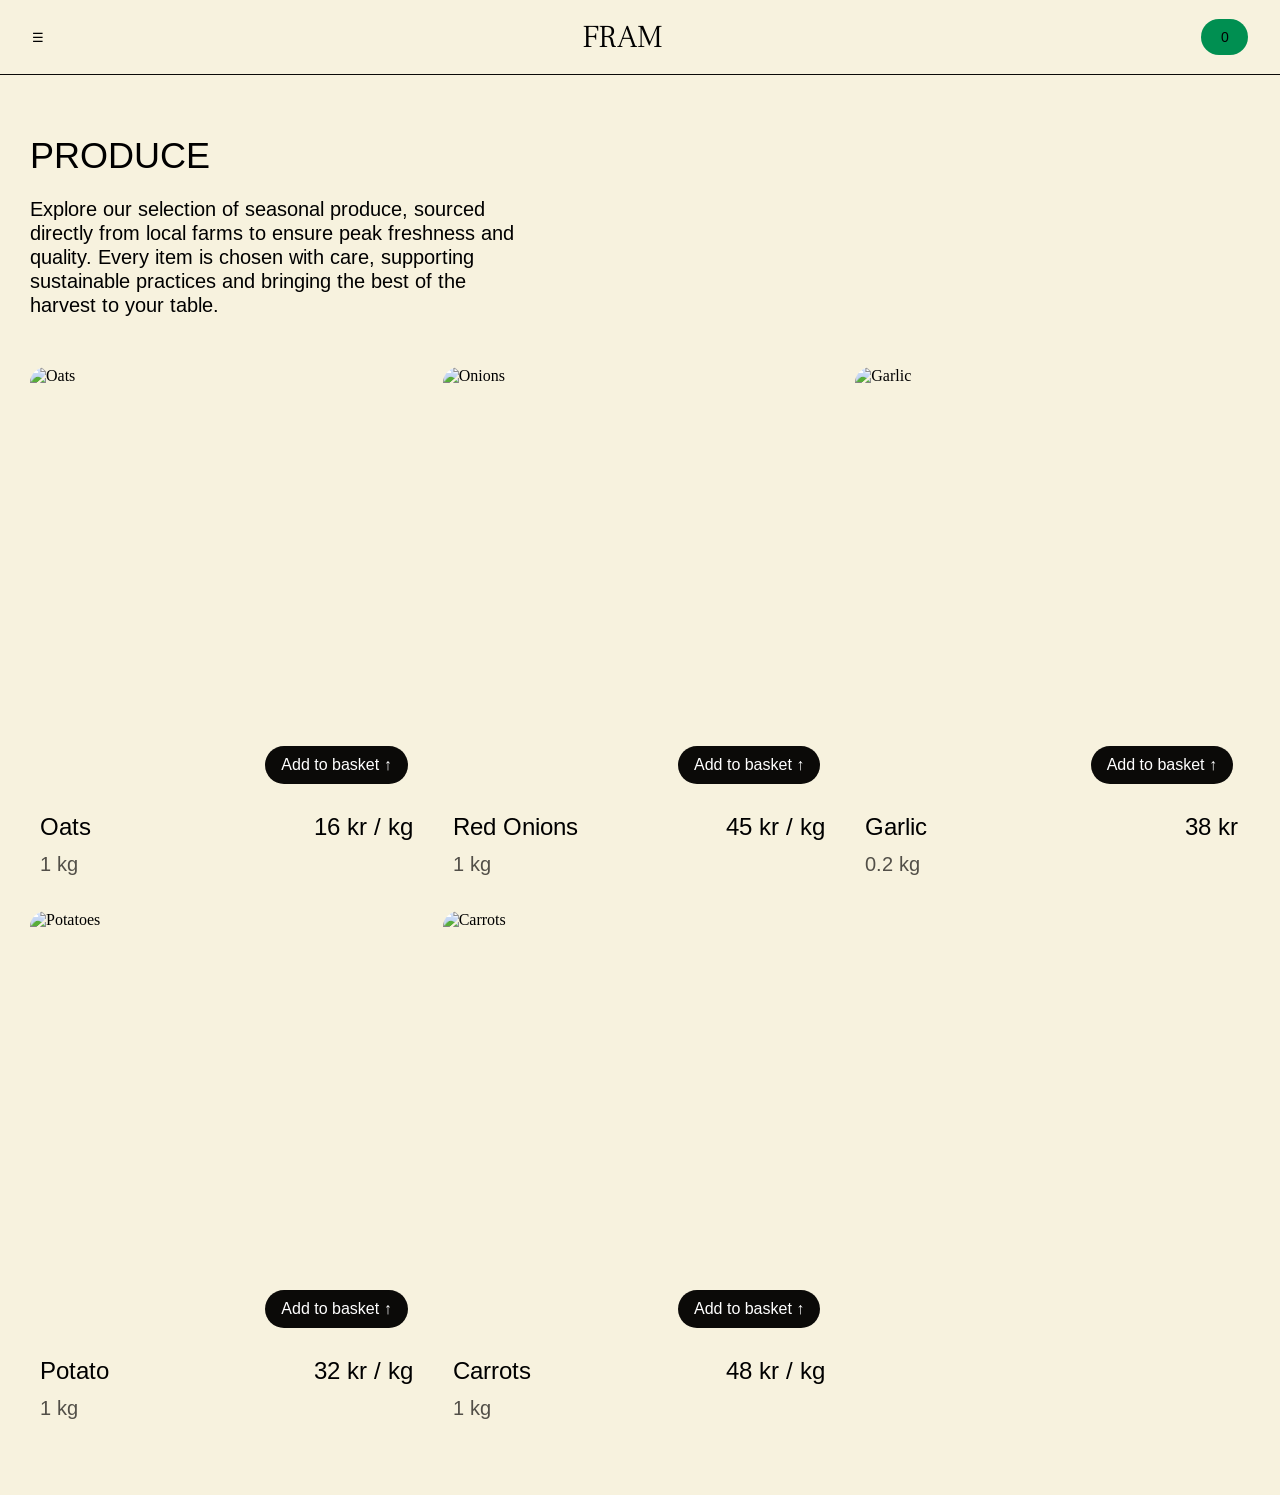
==== products.html @ 23d66248 "Added product page" ====
<!DOCTYPE html>
<html>

<head>

    <title>Produce | FRAM</title>

    <link rel="preconnect" href="https://fonts.googleapis.com">
    <link rel="preconnect" href="https://fonts.gstatic.com" crossorigin>
    <link href="https://fonts.googleapis.com/css2?family=Arimo:ital,wght@0,400..700;1,400..700&family=Frank+Ruhl+Libre:wght@300&display=swap" rel="stylesheet">

    <link rel="stylesheet" href="style.css">
</head>

<body>

    <!-- NAVBAR -->

    <header>

        <nav class="navbar">
            
          <button class="menu-btn">
           ☰
          </button>

          <h1 class="logo">FRAM</h1>

          <button class="cart-button">
            0
          </button>

        </nav>

    </header>


    <!-- PAGE CONTENT -->

    <main class="produce-page">

        <section class="produce-intro">

            <h2>PRODUCE</h2>

            <p>
                Explore our selection of seasonal produce,
                sourced directly from local farms to ensure
                peak freshness and quality.

                Every item is chosen with care, supporting
                sustainable practices and bringing the best
                of the harvest to your table.
            </p>

        </section>


        <!-- PRODUCT GRID -->

        <section class="produce-grid">

            <article class="product-card">

                <div class="produce-image-wrapper">

                    <img src="images/oats.png" alt="Oats"
                    class="produce-image">

                    <button class="basket-btn">
                        Add to basket ↑
                    </button>

                </div>

                <div class="produce-info">

                    <div class="produce-row">
                        <h4>Oats</h4>
                        <span>16 kr / kg</span>
                    </div>

                    <p>1 kg</p>

                </div>

            </article>


            <article class="product-card">

                <div class="produce-image-wrapper">

                    <img src="images/red onions.png" alt="Onions"
                    class="produce-image">

                    <button class="basket-btn">
                        Add to basket ↑
                    </button>

                </div>

                <div class="produce-info">

                    <div class="produce-row">
                        <h4>Red Onions</h4>
                        <span>45 kr / kg</span>
                    </div>

                    <p>1 kg</p>

                </div>

            </article>


            <article class="product-card">

                <div class="produce-image-wrapper">

                    <img src="images/garlic.png" alt="Garlic"
                    class="produce-image">

                    <button class="basket-btn">
                        Add to basket ↑
                    </button>

                </div>

                <div class="produce-info">

                    <div class="produce-row">
                        <h4>Garlic</h4>
                        <span>38 kr</span>
                    </div>

                    <p>0.2 kg</p>

                </div>

            </article>


            <article class="product-card">

                <div class="produce-image-wrapper">

                    <img src="images/potatoes.png" alt="Potatoes"
                    class="produce-image">

                    <button class="basket-btn">
                        Add to basket ↑
                    </button>

                </div>

                <div class="produce-info">

                    <div class="produce-row">
                        <h4>Potato</h4>
                        <span>32 kr / kg</span>
                    </div>

                    <p>1 kg</p>

                </div>

            </article>


            <article class="product-card">

                <div class="produce-image-wrapper">

                    <img src="images/carrots.png" alt="Carrots"
                    class="produce-image">

                    <button class="basket-btn">
                        Add to basket ↑
                    </button>

                </div>

                <div class="produce-info">

                    <div class="produce-row">
                        <h4>Carrots</h4>
                        <span>48 kr / kg</span>
                    </div>

                    <p>1 kg</p>

                </div>

            </article>

        </section>

    </main>

</body>
</html>
---- style.css ----
* {
    margin: 0;
    padding: 0;
    box-sizing: border-box;

}
.navbar {

    display: flex;
    justify-content: space-between;
    align-items: center;

    padding: 16px 32px;

    background: #F7F2DE;

    border-bottom: 1px solid #0B0A08;
}

.logo {
    font-family: "Frank Ruhl Libre", serif;
    font-size: 32px;
    font-weight: 300;
    font-style: light;
}

.menu-btn {
    border: none;
    background: transparent;
    padding: 0;

}

.cart-button {
    width: 47px;
    padding: 10px;

    border: none;
    border-radius: 50px;

    background: #008F51;

    font-family: "Arimo", sans-serif;
    font-size: 14px;
    font-weight: 400;

    display: flex;
    justify-content: center;
    align-items: center;
}

.intro {
    position: relative;
    height: calc(100vh - 68px);
    max-height: 850px;
    overflow: hidden;
}

.intro-image {
    width: 100%;
    height: 100%;
    object-fit: cover;
    display: block;
}

.overlay-content {
    position: absolute;

    top: 50%;
    left: 50%;

    transform: translate(-50%, -50%);

    text-align: center;
    color: #FFFFFF;
}

.intro-title {
    font-family: "Frank Ruhl Libre", serif;
    font-weight: 300;
    font-style: light;
    font-size: 200px;
    color: #FFFFFF;
    line-height: 1;

    margin-bottom: 30px;
}

.divider {
    width: 2px;
    height: 208px;

    background: #FFFFFF;

    margin: 0 auto 50px auto;
}

.tagline {
    font-family: "Arimo", sans-serif;
    font-size: 36px;
    font-weight: 400;
    text-transform: uppercase;

    color: #FFFFFF;
    text-align: center;
}


/* SELECTION PAGE */


.container {
    background-color: #FFFFFF;
    display: flex;
    justify-content: center;
    align-items: stretch;

    min-height: 100vh;
}


.card {
    flex: 1;

    display: flex;
    flex-direction: column;
    align-items: center;

    padding: 80px 50px;
    text-align: center;
}

.card:first-child {
    border-right: 1px solid #0B0A08;
}

.card h3 {
    max-width: 400px;

    font-family: "Arimo", sans-serif;
    font-size: 36px;
    font-weight: 400;
    text-transform: uppercase;
    line-height: 1;
    margin-bottom: 10px;
}

.card p {
    font-family: "Frank Ruhl Libre", serif;
    font-weight: 300;
    font-style: light;
    font-size: 20px;
}

.subtitle {
    margin-bottom: 50px;
}

.description {
    max-width: 500px;

    margin: 40px 0;
}

.card img {
    width: 100%;
    max-width: 500px;

    height: 350px;

    object-fit: cover;
    border-radius: 20px;
}

.card button {
    margin-top: 10px;

    width: 320px;
    height: 44px;

    background: #DC4131;
    color: #FFFFFF;

    font-family: "Arimo", sans-serif;
    font-size: 16px;
    font-weight: 400;

    border: none;
    border-radius: 8px;

    padding: 10px 16px;
}

/* HOW IT WORKS */

/* Outer container */

.how-it-works {
  display: flex;

  min-height: 100vh;

  background: #F7F2DE;

  border-top: 1px solid #0B0A08;
}

/* Left Column */

.title-panel {
  flex: 1;

  display: flex;
  justify-content: center;
  align-items: center;

  padding: 40px;

  border-right: 1px solid #0B0A08;
}

.title-panel h3 {
    font-family: "Arimo", sans-serif;
    font-size: 36px;
    font-weight: 400;
    text-transform: uppercase;
    text-align: center;

    max-width: 320px;
}

/* Right Column */

.steps {
  flex: 2;

  display: flex;
  flex-direction: column;
}

.step {
  flex: 1;

  display: flex;

  border-bottom: 1px solid #0B0A08;

}

.step h4 {
  flex: 1;

  display: flex;
  align-items: center;

  padding: 0px 0px 0px 100px;

  font-family: "Arimo", sans-serif;
  font-size: 20px;
  font-weight: 400;
  text-transform: uppercase;
}

.content {
  flex: 2;

  display: flex;
  flex-direction: column;
  justify-content: center;
}

.content p {
  max-width: 500px;

  font-family: "Arimo", sans-serif;
  font-size: 16px;
  font-weight: 400;
  
}

.content a {
  margin-top: 25px;

  font-family: "Arimo", sans-serif;
  font-size: 16px;
  font-weight: 400;

  color: #0B0A08B3;

  }

  /* POPULAR PRODUCE */

/* Section Containe */

.popular-produce {
  background: #FFFFFF;

  padding: 90px 45px;
  gap: 45px;
}

/* Style heading */

.produce-heading {
  font-family: "Arimo", sans-serif;
  font-size: 36px;
  font-weight: 400;
  text-transform: uppercase;

  margin-bottom: 50px;
}

/*Horizontal Product Layout*/

.produce-list {
  display: flex;

  gap: 25px;
}

/*Make Cards Flexible*/

.produce-card {
  flex: 1;
  display: flex;
  flex-direction: column;
}

/*Create the Image Area*/

.produce-image-wrapper {
  position: relative;

  overflow: hidden;

}

/*Make Images Fill the Card*/

.produce-image {
  width: 100%;
  height: 432px;

  object-fit: cover;

  border-radius: 16px;
  display: block;
}

/*Position the Button*/

.basket-btn {
  position: absolute;

  right: 15px;
  bottom: 15px;

  border: none;
  border-radius: 44px;

  background: #0B0A08;
  color: #FFFFFF;

  padding: 10px 16px;
  gap: 10px;

  font-size: 16px;

}

/*Build Product Information, The name and price sit on one line.*/

.produce-info {
  padding: 15px 10px;
}
.produce-row {
  display: flex;

  justify-content: space-between;

  align-items: center;

  margin-bottom: 10px;
}

/*Typography*/

.produce-row h4 {
  font-family: "Arimo", sans-serif;
  font-size: 24px;
  font-weight: 400;
}

.produce-row span {
  font-family: "Arimo", sans-serif;
  font-size: 24px;
  font-weight: 400;
}

.produce-info p {

  color: #0B0A08B3;

  font-family: "Arimo", sans-serif;
  font-size: 20px;
  font-weight: 400;
}

/* NEWSLETTER */

.newsletter-section {
    background: #DC4131;

    padding: 40px 30px 80px;
}

/* Main container */
.newsletter-container {
    max-width: 1400px;
    margin: 0 auto;
}

.newsletter-logo {
    color: white;

    font-family: "Frank Ruhl Libre", serif;
    font-size: 48px;
    font-weight: 300;
    font-style: light;

    margin-bottom: 15px;
}

.newsletter-divider {
    border: none;
    height: 1px;

    background: white;

    margin-bottom: 60px;
}

.newsletter-content {
    max-width: 450px;
    margin-left: 20px;
}

.newsletter-title {
    color: white;

  font-family: "Arimo", sans-serif;
  font-size: 36px;
  font-weight: 400;
  text-transform: uppercase;

    margin-bottom: 30px;
}

.newsletter-text {
    color: white;

    font-family: "Frank Ruhl Libre", serif;
    font-size: 24px;
    font-weight: 300;
    font-style: light;

    margin-bottom: 40px;
}

.newsletter-form {
    display: flex;
    flex-direction: column;
    gap: 20px;
}

.newsletter-form input {
    height: 44px;

    border: none;
    border-radius: 4px;

    padding: 10px 16px;
    gap: 10px
}


.newsletter-form button {
    height: 44px;

    border: none;
    border-radius: 8px;

    background: #E1EAF0;

    font-family: "Arimo", sans-serif;
    font-size: 16px;
    font-weight: 400;
    text-align: center;

}




/* MOBILE */




@media (max-width: 768px) {

     .navbar {
        padding: 16px;
        min-height: 68px;

        display: flex;
        justify-content: space-between;
        align-items: center;
    }

    .menu-btn i,
    .menu-btn {
        font-size: 32px;
        line-height: 1;
    }

    .intro {
        height: calc(100vh - 68px);
        max-height: 600px;
    }

    .intro-title {
        font-size: 75px;
    }

    .overlay-content {
        top: 50%;
    }

   .tagline {
        font-size: 24px;
        text-transform: none;

        width: 320px;
        max-width: 90vw;
        margin: 0 auto;
    }

    .divider {
        height: 250px;
        width: 1px;
    }

    /* SELECTION PAGE */

    .container {
        flex-direction: column;
    }

    .card:first-child {
        border-right: none;
        border-bottom: 1px solid #0B0A08;
    }

    .card {
        padding: 60px 20px;
    }

    .card h3 {
        font-size: 24px;
        line-height: 24px;
    }

    .card p {
        font-size: 16px;
        line-height: 100%;
        letter-spacing: 0;
    }

    .card button {
        width: 100%;
        max-width: 330px;
    }

    .card img {
        height: 250px;
    }

    /* HOW IT WORKS */

    .how-it-works {
    flex-direction: column;
  }

  /* TITLE */

  .title-panel {
    min-height: 200px;

    padding: 90px 0px 45px 0px;

    border-right: none;
    border-bottom: 1px solid #0B0A08;
  }

  .title-panel h3 {
    font-size: 24px;
    max-width: 240px;
  }

  /* STEPS */

  .step {
    flex-direction: column;

    gap: 24px;
    padding: 45px
  }

  .step h4 {
    font-size: 18px;
    align-items: flex-start;
    padding: 0px;
  }

  /* PRODUCE SELECTION */

   .produce-list {

        overflow-x: auto;

        display: flex;

        gap: 20px;

        padding-bottom: 20px;

        scroll-behavior: smooth;
    }

    .produce-list::-webkit-scrollbar {
    display: none;
}

    .produce-card {

        min-width: 320px;

        flex-shrink: 0;
    }

    .produce-heading {
        font-size: 24px;
    }
    .produce-row h4 {
        font-size: 20px;
    }
    
    .produce-row span {
        font-size: 20px;
    }

    /* NEWSLETTER */

      .newsletter-section {
        padding: 30px 20px 60px;
    }

    .newsletter-logo {
        font-size: 48px;
    }

    .newsletter-title {
        font-size: 24px;
    }

    .newsletter-text {
        font-size: 16px;
    }

    .newsletter-content {
        max-width: 100%;
    }

}



/* ====================== 

PRODUCE PAGE

====================== */


.produce-page {
    background: #F7F2DE;
    padding: 60px 30px;
}

.produce-header {
    display: flex;

    justify-content: space-between;
    align-items: center;

    padding: 12px 30px;

    border-bottom: 1px solid #666;

    background: #ece9d8;
}

.produce-intro {
    max-width: 500px;
    margin-bottom: 50px;
}

.produce-intro h2 {
    font-family: "Arimo", sans-serif;
    font-size: 36px;
    font-weight: 400;
    text-transform: uppercase;
    margin-bottom: 20px;
}

.produce-intro p {
    font-family: "Arimo", sans-serif;
    font-size: 20px;
    font-weight: 400;
}

.produce-grid {
    display: flex;
    flex-wrap: wrap;
    gap: 20px;
}


.product-card {
    width: calc(33.333% - 14px);
}

@media (max-width: 768px) {

    .product-card {
        width: 100%;
    }

    .produce-page {
        padding: 40px 20px;
    }

    .produce-intro h2 {
        font-size: 24px;
    }

    .produce-intro p {
        font-size: 18px;
    }

    .produce-grid img {
            max-height: 279px;

    }

}
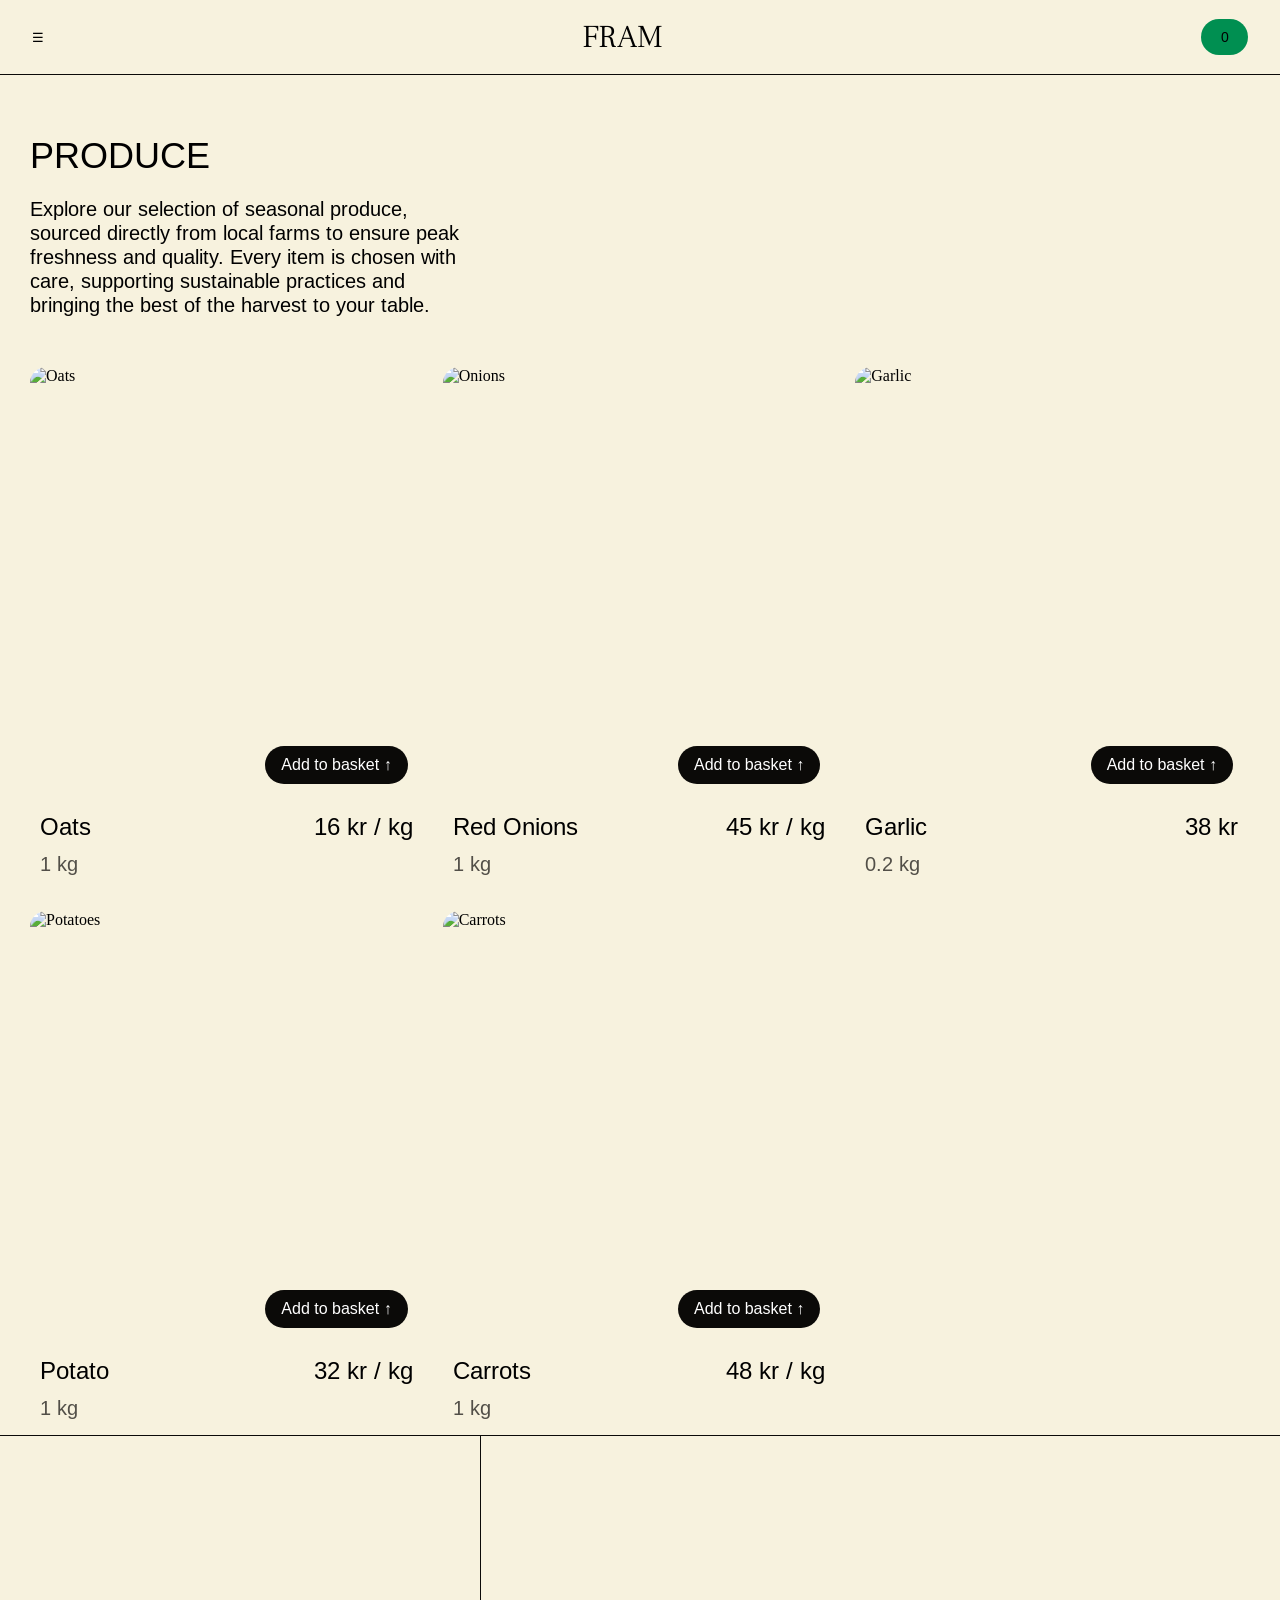
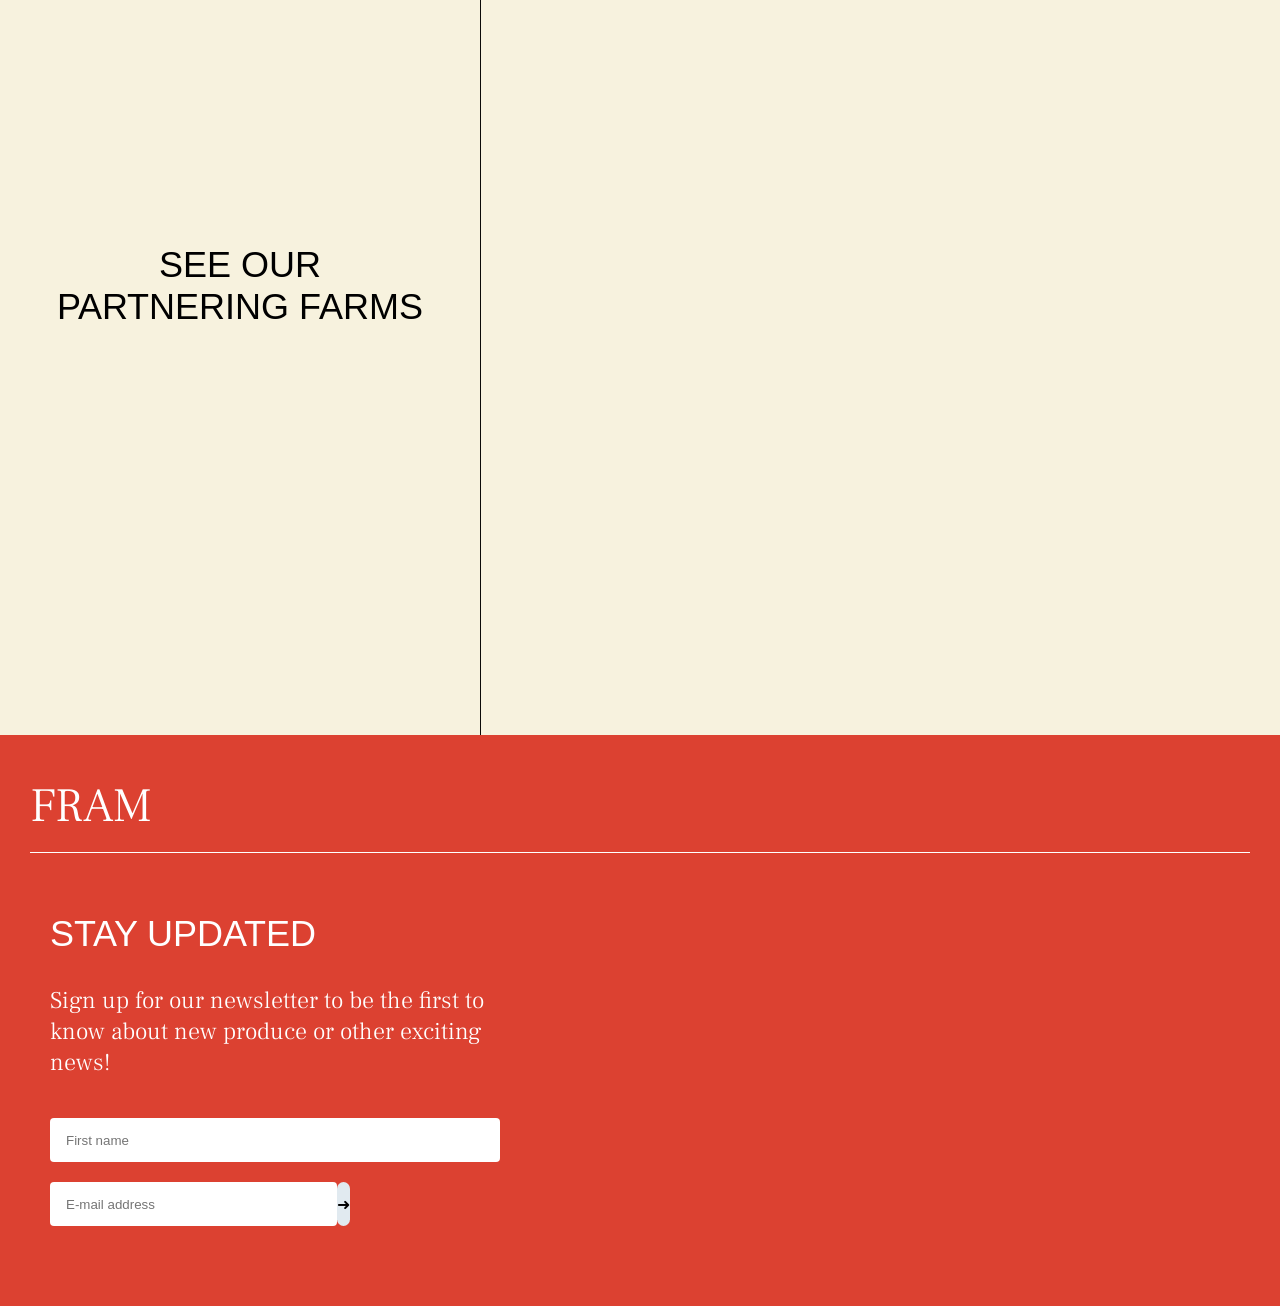
==== commit e71df21d: "Added map and footer to product section" ====
--- a/products.html
+++ b/products.html
@@ -196,6 +196,74 @@
 
         </section>
 
+        <!-- MAP -->
+
+        <section class="partnering-farms">
+
+            <div class="title-farms">
+            <h3>See our partnering farms</h3>
+            </div>
+
+            <div class="map">
+
+                <div id="map"></div>
+                
+            </div>
+
+        </section>
+
+
+
+
+
+        <footer class="newsletter-section">
+
+    <div class="newsletter-container">
+
+        <h2 class="newsletter-logo">
+            FRAM
+        </h2>
+
+        <hr class="newsletter-divider">
+
+        <div class="newsletter-content">
+
+            <h3 class="newsletter-title">
+                STAY UPDATED
+            </h3>
+
+            <p class="newsletter-text">
+                Sign up for our newsletter to be the first to know about new 
+                produce or other exciting news!
+            </p>
+
+            <form class="newsletter-form">
+
+                <input
+                    type="text"
+                    id="firstname" 
+                    name="firstname"
+                    placeholder="First name">
+                
+                <div class="input-wrapper">
+                <input
+                    type="email"
+                    id="userEmail" 
+                    name="userEmail"
+                    placeholder="E-mail address">
+
+                <button type="submit">➜</button>
+                </div>
+
+            </form>
+
+        </div>
+
+    </div>
+
+</footer>
+
+
     </main>
 
 </body>
--- a/style.css
+++ b/style.css
@@ -696,7 +696,7 @@
 
 .produce-page {
     background: #F7F2DE;
-    padding: 60px 30px;
+    
 }
 
 .produce-header {
@@ -715,6 +715,7 @@
 .produce-intro {
     max-width: 500px;
     margin-bottom: 50px;
+    padding: 60px 30px 0px 30px;
 }
 
 .produce-intro h2 {
@@ -735,6 +736,7 @@
     display: flex;
     flex-wrap: wrap;
     gap: 20px;
+    padding: 0px 30px;
 }
 
 
@@ -742,6 +744,74 @@
     width: calc(33.333% - 14px);
 }
 
+
+/* PARTNERING FARMS */
+
+.partnering-farms {
+  display: flex;
+
+  min-height: 100vh;
+
+  background: #F7F2DE;
+
+  border-top: 1px solid #0B0A08;
+
+  padding: 0;
+}
+
+/* Left Column */
+
+.title-farms {
+  flex: 1;
+
+  display: flex;
+  justify-content: center;
+  align-items: center;
+
+  padding: 40px;
+
+  border-right: 1px solid #0B0A08;
+}
+
+.title-farms h3 {
+    font-family: "Arimo", sans-serif;
+    font-size: 36px;
+    font-weight: 400;
+    text-transform: uppercase;
+    text-align: center;
+
+    max-width: 377px;
+}
+
+/* Right Column */
+
+.map {
+  flex: 2;
+
+  display: flex;
+  flex-direction: column;
+}
+
+#map {
+  height: 400px;
+  width: 100%;
+}
+
+
+
+
+.input-wrapper {
+  display: flex;
+  width: 300px;
+}
+
+.input-wrapper input {
+  flex: 1;
+}
+
+
+
+
 @media (max-width: 768px) {
 
     .product-card {
@@ -765,4 +835,26 @@
 
     }
 
-}
+     .partnering-farms {
+    flex-direction: column;
+  }
+
+  /* TITLE */
+
+  .title-farms {
+    min-height: 200px;
+
+    padding: 90px 0px 45px 0px;
+
+    border-right: none;
+    border-bottom: 1px solid #0B0A08;
+  }
+
+  .title-farms h3 {
+    font-size: 24px;
+    max-width: 240px;
+  }
+
+  
+
+}
